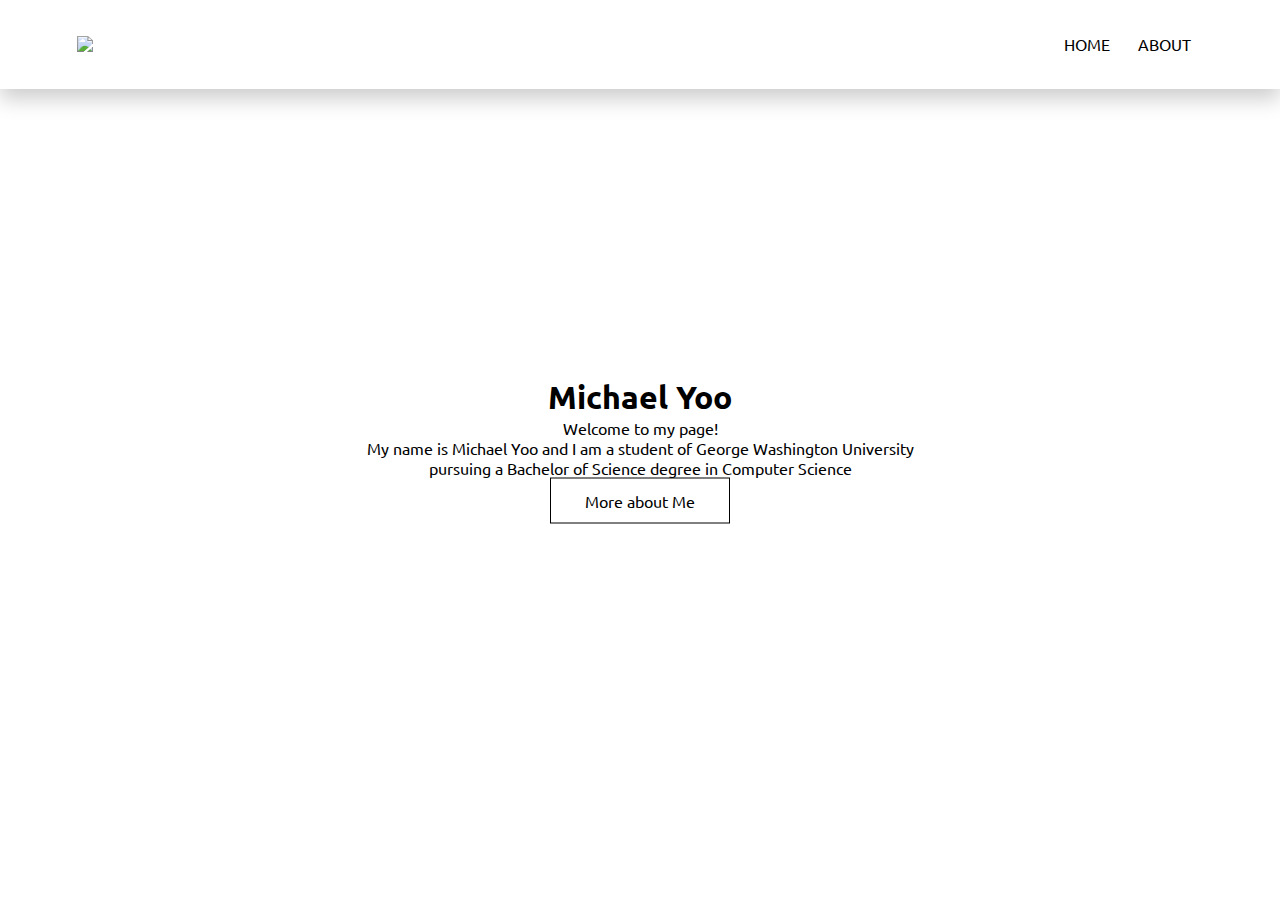
==== index.html @ 33b893d5 "about me page complete" ====
<!DOCTYPE html>
<html>


<head>
    <meta name="viewport" content="width = device-width, initial-scale = 1.0">
    <title>Michael's Website</title>
    <link rel="stylesheet" href="style.css">
    <link rel="preconnect" href="https://fonts.googleapis.com">
    <link rel="preconnect" href="https://fonts.gstatic.com" crossorigin>
    <link href="https://fonts.googleapis.com/css2?family=Ubuntu:wght@300&display=swap" rel="stylesheet">


<body>

    <header class="header">
        <nav>
            <a href="index.html"> <img src="images/logo.png" </a>
                <div class="nav-links">
                    <ul>
                        <li><a href="index.html"> HOME</a></li>
                        <li><a href="about.html"> ABOUT</a></li>
                    </ul>
                </div>
        </nav>

        <div class="text-box">
            <h1>Michael Yoo</h1>
            <!-- Text/words     note: <br> is used to change the line -->
            <p>Welcome to my page!
                <br>My name is Michael Yoo and I am a student of George Washington University<br>pursuing a Bachelor of
                Science degree in Computer Science
            </p>
            <!-- Anchor Tag for a button-->
            <!--<a href="">Button Name Here</a>-->
            <a href="about.html" class="my-btn">More about Me</a>
        </div>

    </header>


</body>

</html>
---- style.css ----
*{
    margin: 0;
    padding: 0;
    font-family: 'Ubuntu', sans-serif;
}

.header{
    min-height: 100vh;
    width: 100%;
    background-image: url(images/background.png);
    background-position: center;
    background-size: cover;
    
}

nav{
    display: flex;
    padding: 2% 6%;
    justify-content: space-between;
    align-items: center;
    box-shadow: 0px 10px 20px rgba(0, 0, 0, 0.2);
}

nav img{
    width: 150px;
}

.nav-links{
    flex: 1;
    text-align: right;
}

.nav-links ul li{
    list-style: none;
    display: inline-block;
    padding: 8px 12px;
    position: relative;
    transition: all 0.2s ease-in-out;
}

.nav-links ul li a{
    color: #000000;
    text-decoration: none;
    font-size: 16px;
}

.nav-links ul li::after{
    content: '';
    width: 0%;
    height: 2px;
    background:#ffffff ;
    display: block;
    margin: auto;
    transition: 0.25s;
}

.nav-links ul li:hover::after{
    width: 100%;
}

.nav-links ul li:hover a{
    color: #ffffff;
}

.text-box{
    width: 90% ;
    color: #000000;
    position: absolute;
    top: 50%;
    left: 50%;
    transform: translate(-50%, -50%);
    text-align: center;
}

.my-btn{
    display: inline-block;
    text-decoration: none;
    color: #000000;
    border: 1px solid #000000;
    font-size: 16px;
    padding: 12px 34px;
    background: transparent;
    position: relative;
    cursor: pointer;
    transition: all 0.2s ease-in-out;
}

.my-btn:hover{
    border: 1px solid #000000;
    background: #ffffff;
    transition: 1s;
}

/* New section for the about us section*/
.sub-header{
    min-height: 45vh;
    width: 100%;
    background-image: url(images/background.png);
    background-position: relative;
    background-size: cover;
    position: static;

}
.sub-header h1{
    margin-top: 150px;
    text-align: center;
    color: #000000;
}



.about-us{
    width: 80%;
    margin: auto;
    padding-top: 60px;
    padding-bottom: 40px;
}
.me-col{
    flex-basis: 48%;
    padding: 30px 2px;
   
}
.me-col h1{
    padding-top: 0;
}
.me-col p{
    padding: 15px 0 25px;
}
.me{
    margin-left: 1100px; /* Add some margin for spacing */
    margin-top: -200px;
}
.me-col h4{
    padding: 15px 0 25px;
}

.our-btn {
    background-color: #000000;
    color: #fff;
    font-size: 16px;
    font-weight: bold;
    padding: 10px 25px;
    text-transform: uppercase;
    border-radius: 5px;
    text-decoration: none;
    border: 2px solid #000000;
    transition: all 0.3s ease;
  }
  
  .our-btn:hover {
    background-color: #fff;
    color: #000000;
  }



.about-baseball{
    width: 80%;
    margin: auto;
    padding-top: 50px;
    padding-bottom: 60px;
    margin-top: -150px;
}
.about-col{
    flex-basis: 48%;
    margin-top: -500px;
    margin-left: 850px;
    padding-bottom: 200px;
   
}
.about-col h1{
    padding-top: 0;

}
.about-col p{
    padding: 15px 0 25px;
}
.baseball{
    padding-top: 100px;
    margin-top: -350px;
    padding-bottom: 200px;
}
.about-col h4{
    padding: 15px 0 25px;

}



.valorant{
    width: 80%;
    margin: auto;
    padding-top: -100px;
    padding-bottom: 60px;
    margin-top: -200px;
}
.val{
    flex-basis: 48%;
    margin-top: -350px;
    margin-left: 850px;
    padding-bottom: 200px;
}
.val h1{
    padding: 15px 0 25px;

}
.val p{
    padding: 15px 0 25px;
}
.valpic{
    padding-top: 100px;
    margin-top: 10px;

}
.val h5{
    padding: 15px 0 25px;
}

.vbtn {
    background-color: #000000;
    color: #ff0000;
    font-size: 16px;
    font-weight: bold;
    padding: 10px 25px;
    text-transform: uppercase;
    border-radius: 5px;
    text-decoration: none;
    border: 2px solid #000000;
    transition: all 0.3s ease;
    margin-left: 100px;
  }
  
  .vbtn:hover {
    background-color: #fff;
    color: #ff0000;
  }

  .vbtn-mdl{
    background-color: #000000;
    color: #ffdd00;
    font-size: 16px;
    font-weight: bold;
    padding: 10px 25px;
    text-transform: uppercase;
    border-radius: 5px;
    text-decoration: none;
    border: 2px solid #000000;
    transition: all 0.3s ease;
    margin-left: 50px;
  }
  
  .vbtn-mdl:hover {
    background-color: #671bf6;
    color: #ffdd00;
  }
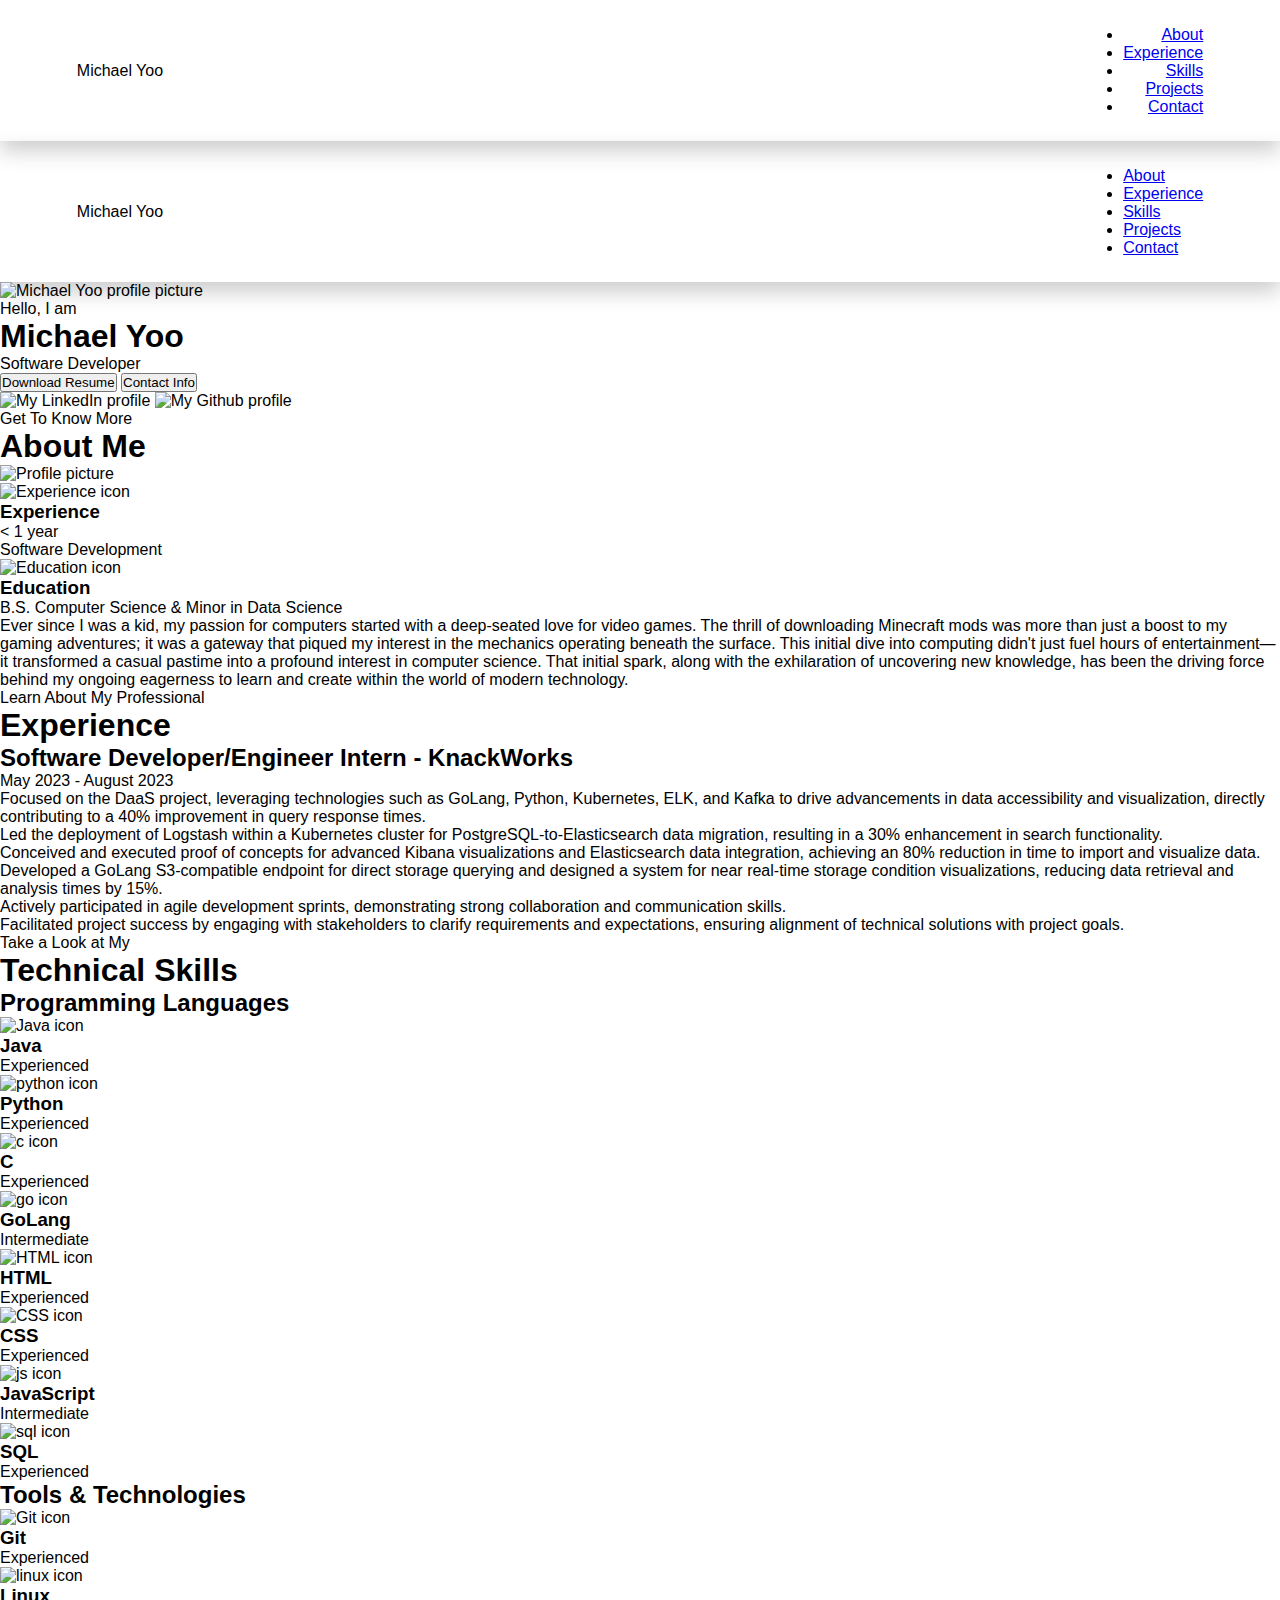
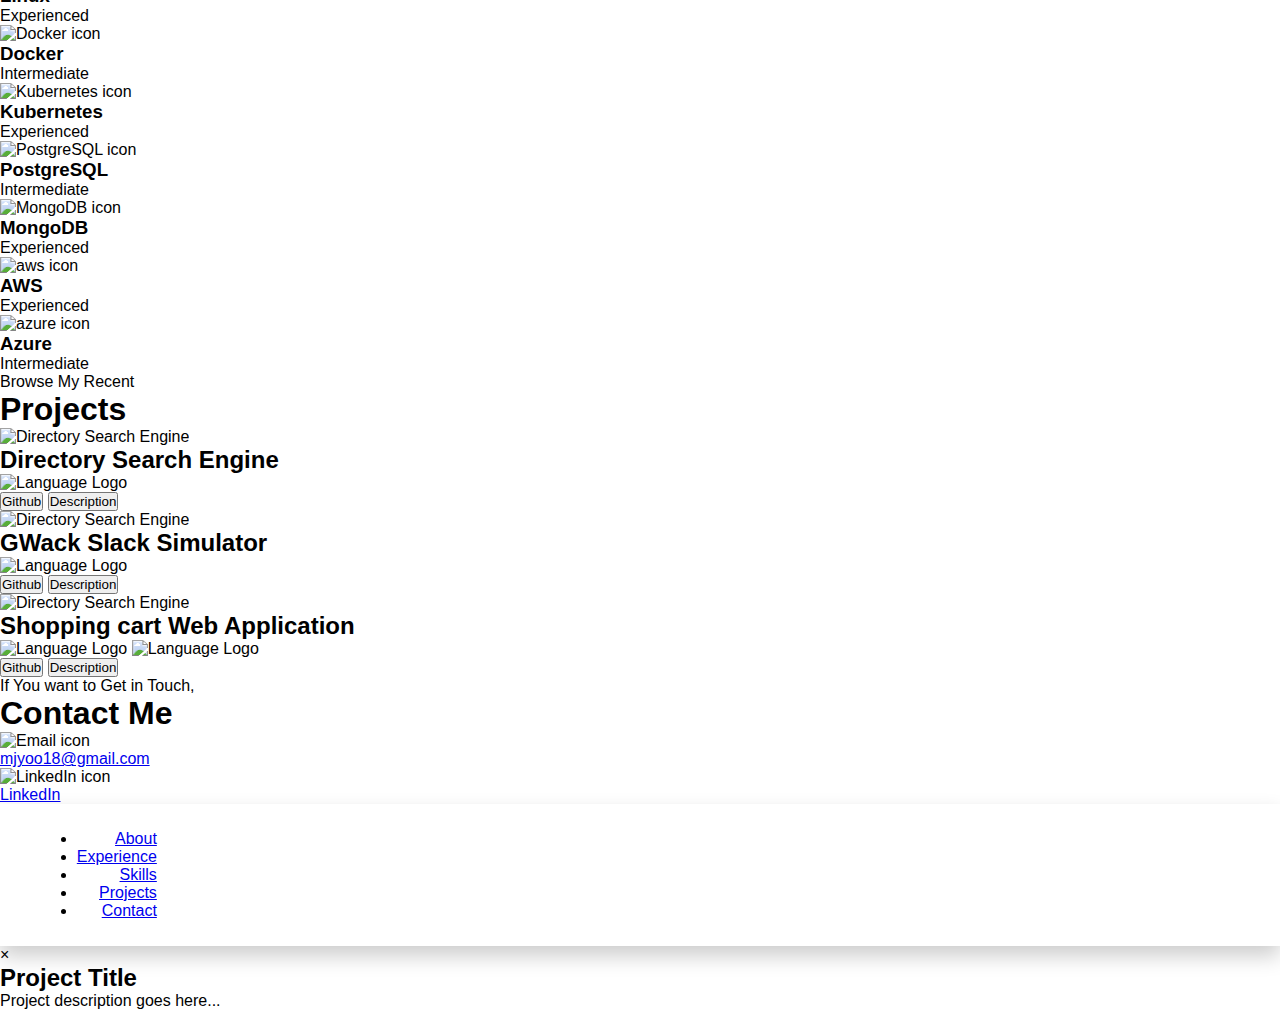
==== commit c87b74ef: "todo" ====
--- a/index.html
+++ b/index.html
@@ -1,44 +1,556 @@
-<!DOCTYPE html>
-<html>
-
-
-<head>
-    <meta name="viewport" content="width = device-width, initial-scale = 1.0">
-    <title>Michael's Website</title>
-    <link rel="stylesheet" href="style.css">
-    <link rel="preconnect" href="https://fonts.googleapis.com">
-    <link rel="preconnect" href="https://fonts.gstatic.com" crossorigin>
-    <link href="https://fonts.googleapis.com/css2?family=Ubuntu:wght@300&display=swap" rel="stylesheet">
-
-
-<body>
-
-    <header class="header">
-        <nav>
-            <a href="index.html"> <img src="images/logo.png" </a>
-                <div class="nav-links">
-                    <ul>
-                        <li><a href="index.html"> HOME</a></li>
-                        <li><a href="about.html"> ABOUT</a></li>
-                    </ul>
-                </div>
-        </nav>
-
-        <div class="text-box">
-            <h1>Michael Yoo</h1>
-            <!-- Text/words     note: <br> is used to change the line -->
-            <p>Welcome to my page!
-                <br>My name is Michael Yoo and I am a student of George Washington University<br>pursuing a Bachelor of
-                Science degree in Computer Science
-            </p>
-            <!-- Anchor Tag for a button-->
-            <!--<a href="">Button Name Here</a>-->
-            <a href="about.html" class="my-btn">More about Me</a>
-        </div>
-
-    </header>
-
-
-</body>
-
-</html>
+<!DOCTYPE html>
+<html lang="en">
+  <head>
+    <meta charset="UTF-8" />
+    <meta http-equiv="X-UA-Compatible" content="IE=edge" />
+    <meta name="viewport" content="width=device-width, initial-scale=1.0" />
+    <title>My Portfolio</title>
+    <link rel="stylesheet" href="style.css" />
+    <link rel="stylesheet" href="mediaqueries.css" />
+  </head>
+  <body>
+    <nav id="desktop-nav">
+      <div class="logo">Michael Yoo</div>
+      <div>
+        <ul class="nav-links">
+          <li><a href="#about">About</a></li>
+          <li><a href="#experience">Experience</a></li>
+          <li><a href="#skills">Skills</a></li>
+          <li><a href="#projects">Projects</a></li>
+          <li><a href="#contact">Contact</a></li>
+        </ul>
+      </div>
+    </nav>
+    <nav id="hamburger-nav">
+      <div class="logo">Michael Yoo</div>
+      <div class="hamburger-menu">
+        <div class="hamburger-icon" onclick="toggleMenu()">
+          <span></span>
+          <span></span>
+          <span></span>
+        </div>
+        <div class="menu-links">
+          <li><a href="#about" onclick="toggleMenu()">About</a></li>
+          <li><a href="#experience" onclick="toggleMenu()">Experience</a></li>
+          <li><a href="#skills" onclick="toggleMenu()">Skills</a></li>
+          <li><a href="#projects" onclick="toggleMenu()">Projects</a></li>
+          <li><a href="#contact" onclick="toggleMenu()">Contact</a></li>
+        </div>
+      </div>
+    </nav>  
+    <section id="profile">
+      <div class="section__pic-container">
+        <img src="./assets/profile-pic.png" alt="Michael Yoo profile picture" />
+      </div>
+      <div class="section__text">
+        <p class="section__text__p1">Hello, I am</p>
+        <h1 class="title">Michael Yoo</h1>
+        <p class="section__text__p2">Software Developer</p>
+        <div class="btn-container">
+          <button
+            class="btn btn-color-2"
+            onclick="window.open('./assets/MYooResume.pdf')"
+          >
+            Download Resume
+          </button>
+          <button class="btn btn-color-1" onclick="location.href='#contact'">
+            Contact Info
+          </button>
+        </div>
+        <div id="socials-container">
+          <img
+            src="./assets/linkedin.png"
+            alt="My LinkedIn profile"
+            class="icon"
+            onclick="window.open('https://www.linkedin.com/in/michael-yoo-a58075188/', '_blank')"
+          />
+          <img
+            src="./assets/github.png"
+            alt="My Github profile"
+            class="icon"
+            onclick="window.open('https://github.com/myoo18', '_blank')"
+          />
+        </div>
+      </div>
+    </section>
+    <section id="about">
+      <p class="section__text__p1">Get To Know More</p>
+      <h1 class="title">About Me</h1>
+      <div class="section-container">
+        <div class="section__pic-container">
+          <img
+            src="./assets/about-pic.png"
+            alt="Profile picture"
+            class="about-pic"
+          />
+        </div>
+        <div class="about-details-container">
+          <div class="about-containers">
+            <div class="details-container">
+              <img
+                src="./assets/computer.jpg"
+                alt="Experience icon"
+                class="icon"
+              />
+              <h3>Experience</h3>
+              <p> < 1 year <br />Software Development</p>
+            </div>
+            <div class="details-container">
+              <img
+                src="./assets/gdub.png"
+                alt="Education icon"
+                class="icon"
+              />
+              <h3>Education</h3>
+              <p>B.S. Computer Science & Minor in Data Science</p>
+            </div>
+          </div>
+          <div class="text-container">
+            <p>
+              <p>Ever since I was a kid, my passion for computers started with a deep-seated love for video games. 
+                The thrill of downloading Minecraft mods was more than just a boost to my gaming adventures; it was 
+                a gateway that piqued my interest in the mechanics operating beneath the surface. This initial dive 
+                into computing didn't just fuel hours of entertainment—it transformed a casual pastime into a profound 
+                interest in computer science. That initial spark, along with the exhilaration of uncovering new knowledge, 
+                has been the driving force behind my ongoing eagerness to learn and create within the world of modern technology.
+            </p>
+          </div>
+        </div>
+      </div>
+    </section>
+
+
+
+
+
+
+
+<!------------------------------------------------------------------------------- -->
+    <section id="experience">
+      <p class="section__text__p1">Learn About My Professional</p>
+      <h1 class="title">Experience</h1>
+      <div class="experience-details-container">
+        <div class="about-containers">
+          <div class="details-container">
+            <h2 class="experience-sub-title">Software Developer/Engineer Intern - KnackWorks</h2>
+            <p class="experience-dates">May 2023 - August 2023</p>
+            <ul class="experience-highlights">
+              <li>
+                Focused on the DaaS project, leveraging technologies such as GoLang, Python, Kubernetes, ELK, and Kafka to drive advancements in data accessibility and visualization, directly contributing to a 40% improvement in query response times.
+              </li>
+              <li>
+                Led the deployment of Logstash within a Kubernetes cluster for PostgreSQL-to-Elasticsearch data migration, resulting in a 30% enhancement in search functionality.
+              </li>
+              <li>
+                Conceived and executed proof of concepts for advanced Kibana visualizations and Elasticsearch data integration, achieving an 80% reduction in time to import and visualize data.
+              </li>
+              <li>
+                Developed a GoLang S3-compatible endpoint for direct storage querying and designed a system for near real-time storage condition visualizations, reducing data retrieval and analysis times by 15%.
+              </li>
+              <li>
+                Actively participated in agile development sprints, demonstrating strong collaboration and communication skills.
+              </li>
+              <li>
+                Facilitated project success by engaging with stakeholders to clarify requirements and expectations, ensuring alignment of technical solutions with project goals.
+              </li>
+            </ul>
+          </div>
+        </div>
+      </div>
+    </section>
+
+
+
+
+<!-- ----------------------------------------------------------------------------------------------- -->
+
+    <section id="skills">
+      <p class="section__text__p1">Take a Look at My</p>
+      <h1 class="title">Technical Skills</h1>
+      <div class="experience-details-container">
+        <div class="about-containers">
+          <!-- Programming Languages Container -->
+          <div class="details-container">
+            <h2 class="experience-sub-title">Programming Languages</h2>
+            <div class="article-container">
+
+              <article>
+                <img src="./assets/java-logo.jpg" alt="Java icon" class="icon" />
+                <div>
+                  <h3>Java</h3>
+                  <div class="experience-level"><p>Experienced</p></div>
+                  <div class="experience-bar experienced"></div>
+                </div>
+              </article>
+
+              <article>
+                <img src="./assets/python-logo.png" alt="python icon" class="icon" />
+                <div>
+                  <h3>Python</h3>
+                  <div class="experience-level"><p>Experienced</p></div>
+                  <div class="experience-bar experienced"></div>
+                </div>
+              </article>
+
+              <article>
+                <img src="./assets/c-logo.png" alt="c icon" class="icon" />
+                <div>
+                  <h3>C</h3>
+                  <div class="experience-level"><p>Experienced</p></div>
+                  <div class="experience-bar experienced"></div>
+                </div>
+              </article>
+
+              <article>
+                <img src="./assets/go-logo.png" alt="go icon" class="icon" />
+                <div>
+                  <h3>GoLang</h3>
+                  <div class="experience-level"><p>Intermediate</p></div>
+                  <div class="experience-bar intermediate"></div>
+                </div>
+              </article>
+
+              <article>
+                <img src="./assets/html-logo.png" alt="HTML icon" class="icon" />
+                <div>
+                  <h3>HTML</h3>
+                  <div class="experience-level"><p>Experienced</p></div>
+                  <div class="experience-bar experienced"></div>
+                </div>
+              </article>
+
+              <article>
+                <img src="./assets/css-logo.png" alt="CSS icon" class="icon" />
+                <div>
+                  <h3>CSS</h3>
+                  <div class="experience-level"><p>Experienced</p></div>
+                  <div class="experience-bar experienced"></div>
+                </div>
+              </article>
+
+              <article>
+                <img src="./assets/js-logo.png" alt="js icon" class="icon" />
+                <div>
+                  <h3>JavaScript</h3>
+                  <div class="experience-level"><p>Intermediate</p></div>
+                  <div class="experience-bar intermediate"></div>
+                </div>
+              </article>
+
+              <article>
+                <img src="./assets/sql-logo.png" alt="sql icon" class="icon" />
+                <div>
+                  <h3>SQL</h3>
+                  <div class="experience-level"><p>Experienced</p></div>
+                  <div class="experience-bar experienced"></div>
+                </div>
+              </article>
+              
+
+            </div>
+          </div>
+          <!-- Tools & Technologies Container -->
+          <div class="details-container">
+            <h2 class="experience-sub-title">Tools & Technologies</h2>
+            <div class="article-container">
+              <article>
+                <img src="./assets/git-logo.png" alt="Git icon" class="icon" />
+                <div>
+                  <h3>Git</h3>
+                  <div class="experience-level"><p>Experienced</p></div>
+                  <div class="experience-bar experienced"></div>
+                </div>
+              </article>
+
+              <article>
+                <img src="./assets/linux-logo.png" alt="linux icon" class="icon" />
+                <div>
+                  <h3>Linux</h3>
+                  <div class="experience-level"><p>Experienced</p></div>
+                  <div class="experience-bar experienced"></div>
+                </div>
+              </article>
+
+              <article>
+                <img src="./assets/docker-logo.png" alt="Docker icon" class="icon" />
+                <div>
+                  <h3>Docker</h3>
+                  <div class="experience-level"><p>Intermediate</p></div>
+                  <div class="experience-bar intermediate"></div>
+                </div>
+              </article>
+              <article>
+                <img src="./assets/kube-logo.png" alt="Kubernetes icon" class="icon" />
+                <div>
+                  <h3>Kubernetes</h3>
+                  <div class="experience-level"><p>Experienced</p></div>
+                  <div class="experience-bar experienced"></div>
+                </div>
+              </article>
+              <article>
+                <img src="./assets/postgresql-logo.png" alt="PostgreSQL icon" class="icon" />
+                <div>
+                  <h3>PostgreSQL</h3>
+                  <div class="experience-level"><p>Intermediate</p></div>
+                  <div class="experience-bar intermediate"></div>
+                </div>
+              </article>
+              <article>
+                <img src="./assets/mongo-logo.jpg" alt="MongoDB icon" class="icon" />
+                <div>
+                  <h3>MongoDB</h3>
+                  <div class="experience-level"><p>Experienced</p></div>
+                  <div class="experience-bar experienced"></div>
+                </div>
+              </article>
+              <article>
+                <img src="./assets/aws-logo.png" alt="aws icon" class="icon" />
+                <div>
+                  <h3>AWS</h3>
+                  <div class="experience-level"><p>Experienced</p></div>
+                  <div class="experience-bar experienced"></div>
+                </div>
+              </article>
+              <article>
+                <img src="./assets/azure-logo.png" alt="azure icon" class="icon" />
+                <div>
+                  <h3>Azure</h3>
+                  <div class="experience-level"><p>Intermediate</p></div>
+                  <div class="experience-bar intermediate"></div>
+                </div>
+              </article>
+            </div>
+          </div>
+        </div>
+      </div>
+    </section>
+
+
+
+
+
+
+
+
+
+
+    <section id="projects">
+      <p class="section__text__p1">Browse My Recent</p>
+      <h1 class="title">Projects</h1>
+      <div class="experience-details-container">
+        <div class="about-containers">
+          
+          <div class="details-container color-container">
+            <div class="article-container">
+              <img
+                src="./assets/directory-search-proj.png"
+                alt="Directory Search Engine"
+                class="project-img"
+              />
+            </div>
+            <h2 class="experience-sub-title project-title">Directory Search Engine</h2>
+            <div class="coding-language-container">
+              <img src="./assets/c-logo.png" alt="Language Logo" class="icon"/>
+            </div>
+            <div class="btn-container">
+              <button class="btn btn-color-2 project-btn" onclick="window.open('https://github.com/myoo18/Directory-Search-Engine', '_blank')">Github</button>
+              <button class="btn btn-color-1 description-btn" data-description="Starting the Program: When the program begins, it sets up a Hashmap to efficiently store and access data. 
+              The user decides how big this structure should be.||Training: The program fills this hashmap with information from a bunch of files in a specific directory. It doesn't matter 
+              how many files there are, thanks to a tool called glob_t that handles the file counting.||User Input: Once the training is done, the program waits for the user to type in some 
+              keywords they want to search for. The program will keep running until the user decides to stop it by pressing 'X'.||Searching and Ranking: When the user enters a search query, 
+              the program looks through the hashmap to find and rank the documents based on how relevant they are to the query. The ranking is done using a method called tf-idf 
+              (term frequency-inverse document frequency), which helps determine how important a word is in a document compared to a collection of documents.||Outputting Results: 
+              The ranked list of documents is then saved to a new file called search_scores.txt, with the most relevant document at the top and the least relevant at the bottom.||Cleaning Up: 
+              Once the user is done and presses 'X', the program makes sure to free up any memory it used and gets rid of the hashmap structure before closing.">Description</button>
+            </div>
+          </div>
+
+          <div class="details-container color-container">
+            <div class="article-container">
+              <img
+                src="./assets/gwackslack.jpg"
+                alt="Directory Search Engine"
+                class="project-img"
+              />
+            </div>
+            <h2 class="experience-sub-title project-title">GWack Slack Simulator</h2>
+            <div class="coding-language-container">
+              <img src="./assets/java-logo.jpg" alt="Language Logo" class="icon"/>
+            </div>
+            <div class="btn-container">
+              <button class="btn btn-color-2 project-btn" onclick="window.open('https://github.com/myoo18/GWack-Slack-Simulator', '_blank')">Github</button>
+              <button class="btn btn-color-1 description-btn" data-description="The GWack Slack Simulator is a Java and Swing-based chat application showcasing real-time messaging with a client-server 
+              architecture.||Theme Customization: It offers four themes - light mode, dark mode, a 'sun in your eyes' theme, and an 'RGX' theme inspired by Valorant weapon skins, switchable via a dropdown 
+              menu.||Advanced OOP: Utilizes object-oriented programming principles, threading for concurrent operations, and interactive UI elements through item and key listeners.||Interactive Interface: 
+              The GWackClientGUI class, extending JFrame, handles theme changes through ItemListener. Concurrently, the Client class manages connections as a Thread and uses KeyListener for message sending 
+              via the enter key.||Objective: To provide an engaging and customizable chat experience, enabling users to interact and change themes according to their preferences.">Description</button>
+          </div>
+          </div>
+
+          
+          <div class="details-container color-container">
+            <div class="article-container">
+              <img
+                src="./assets/shoppincart.png"
+                alt="Directory Search Engine"
+                class="project-img"
+              />
+            </div>
+            <h2 class="experience-sub-title project-title">Shopping cart Web Application</h2>
+            <div class="coding-language-container">
+              <img src="./assets/sql-logo.png" alt="Language Logo" class="icon"/>
+              <img src="./assets/python-logo.png" alt="Language Logo" class="icon"/>
+            </div>
+            <div class="btn-container">
+              <button class="btn btn-color-2 project-btn" onclick="window.open('https://github.com/myoo18/GWack-Slack-Simulator', '_blank')">Github</button>
+              <button class="btn btn-color-1 description-btn" data-description="Product Display: Showcases products in various categories with their quantity and price visible.||Search Functionality: 
+              Enables item searches by name or category browsing.||User Authentication: Restricts shopping cart functions to logged-in users. A demo account ('testuser' with 'testpass') is provided for 
+              testing.||Shopping Cart: Allows users to manage their cart with session variables, not stored in the database.||Checkout Process: Reduces item quantity in the database upon checkout to reflect 
+              transactions.||Order History: Users can view past orders, including item lists and total costs.||Database Management: Utilizes a structured database for table management, with a Python 
+              'fill' script for database maintenance.||Input Validation: Ensures input is valid to prevent negative or oversized purchases.||Minimal Web Interface: Features a straightforward design 
+              with basic styling and functionality.">Description</button>
+            </div>
+          </div>
+
+          
+        </div>
+      </div>
+
+      <!-- <div class="experience-details-container">
+        <div class="about-containers">
+          
+          <div class="details-container color-container">
+            <div class="article-container">
+              <img
+                src="./assets/directory-search-proj.png"
+                alt="Directory Search Engine"
+                class="project-img"
+              />
+            </div>
+            <h2 class="experience-sub-title project-title">Directory Search Engine</h2>
+            <div class="coding-language-container">
+              <img src="./assets/c-logo.png" alt="Language Logo" class="icon"/>
+            </div>
+            <div class="btn-container">
+              <button class="btn btn-color-2 project-btn" onclick="location.href='https://github.com/myoo18/Directory-Search-Engine'">Github</button>
+              <button class="btn btn-color-1 description-btn" data-description="Starting the Program: When the program begins, it sets up a Hashmap to efficiently store and access data. 
+              The user decides how big this structure should be.||Training: The program fills this hashmap with information from a bunch of files in a specific directory. It doesn't matter 
+              how many files there are, thanks to a tool called glob_t that handles the file counting.||User Input: Once the training is done, the program waits for the user to type in some 
+              keywords they want to search for. The program will keep running until the user decides to stop it by pressing 'X'.||Searching and Ranking: When the user enters a search query, 
+              the program looks through the hashmap to find and rank the documents based on how relevant they are to the query. The ranking is done using a method called tf-idf 
+              (term frequency-inverse document frequency), which helps determine how important a word is in a document compared to a collection of documents.||Outputting Results: 
+              The ranked list of documents is then saved to a new file called search_scores.txt, with the most relevant document at the top and the least relevant at the bottom.||Cleaning Up: 
+              Once the user is done and presses 'X', the program makes sure to free up any memory it used and gets rid of the hashmap structure before closing.">Description</button>
+            </div>
+          </div>
+
+          <div class="details-container color-container">
+            <div class="article-container">
+              <img
+                src="./assets/directory-search-proj.png"
+                alt="Directory Search Engine"
+                class="project-img"
+              />
+            </div>
+            <h2 class="experience-sub-title project-title">Directory Search Engine</h2>
+            <div class="coding-language-container">
+              <img src="./assets/c-logo.png" alt="Language Logo" class="icon"/>
+            </div>
+            <div class="btn-container">
+              <button class="btn btn-color-2 project-btn" onclick="location.href='https://github.com/myoo18/Directory-Search-Engine'">Github</button>
+              <button class="btn btn-color-1 description-btn" data-description="Starting the Program: When the program begins, it sets up a Hashmap to efficiently store and access data. 
+              The user decides how big this structure should be.||Training: The program fills this hashmap with information from a bunch of files in a specific directory. It doesn't matter 
+              how many files there are, thanks to a tool called glob_t that handles the file counting.||User Input: Once the training is done, the program waits for the user to type in some 
+              keywords they want to search for. The program will keep running until the user decides to stop it by pressing 'X'.||Searching and Ranking: When the user enters a search query, 
+              the program looks through the hashmap to find and rank the documents based on how relevant they are to the query. The ranking is done using a method called tf-idf 
+              (term frequency-inverse document frequency), which helps determine how important a word is in a document compared to a collection of documents.||Outputting Results: 
+              The ranked list of documents is then saved to a new file called search_scores.txt, with the most relevant document at the top and the least relevant at the bottom.||Cleaning Up: 
+              Once the user is done and presses 'X', the program makes sure to free up any memory it used and gets rid of the hashmap structure before closing.">Description</button>
+            </div>
+          </div>
+
+          
+          <div class="details-container color-container">
+            <div class="article-container">
+              <img
+                src="./assets/directory-search-proj.png"
+                alt="Directory Search Engine"
+                class="project-img"
+              />
+            </div>
+            <h2 class="experience-sub-title project-title">Directory Search Engine</h2>
+            <div class="coding-language-container">
+              <img src="./assets/c-logo.png" alt="Language Logo" class="icon"/>
+            </div>
+            <div class="btn-container">
+              <button class="btn btn-color-2 project-btn" onclick="location.href='https://github.com/myoo18/Directory-Search-Engine'">Github</button>
+              <button class="btn btn-color-1 description-btn" data-description="Starting the Program: When the program begins, it sets up a Hashmap to efficiently store and access data. 
+              The user decides how big this structure should be.||Training: The program fills this hashmap with information from a bunch of files in a specific directory. It doesn't matter 
+              how many files there are, thanks to a tool called glob_t that handles the file counting.||User Input: Once the training is done, the program waits for the user to type in some 
+              keywords they want to search for. The program will keep running until the user decides to stop it by pressing 'X'.||Searching and Ranking: When the user enters a search query, 
+              the program looks through the hashmap to find and rank the documents based on how relevant they are to the query. The ranking is done using a method called tf-idf 
+              (term frequency-inverse document frequency), which helps determine how important a word is in a document compared to a collection of documents.||Outputting Results: 
+              The ranked list of documents is then saved to a new file called search_scores.txt, with the most relevant document at the top and the least relevant at the bottom.||Cleaning Up: 
+              Once the user is done and presses 'X', the program makes sure to free up any memory it used and gets rid of the hashmap structure before closing.">Description</button>
+            </div>
+          </div>
+
+          
+        </div>
+      </div>
+    </section> -->
+
+
+
+
+    
+    <section id="contact">
+      <p class="section__text__p1">If You want to Get in Touch,</p>
+      <h1 class="title">Contact Me</h1>
+      <div class="contact-info-upper-container">
+        <div class="contact-info-container">
+          <img
+            src="./assets/email.png"
+            alt="Email icon"
+            class="icon contact-icon email-icon"
+          />
+          <p><a href="mailto:mjyoo18@gmail.com">mjyoo18@gmail.com</a></p>
+        </div>
+        <div class="contact-info-container">
+          <img
+            src="./assets/linkedin.png"
+            alt="LinkedIn icon"
+            class="icon contact-icon"
+          />
+          <p><a href="https://www.linkedin.com/in/michael-yoo-a58075188/" target="_blank" rel="noopener noreferrer">LinkedIn</a></p>
+        </div>
+      </div>
+    </section>
+
+
+
+    <footer>
+      <nav>
+        <div class="nav-links-container">
+          <ul class="nav-links">
+            <li><a href="#about">About</a></li>
+            <li><a href="#experience">Experience</a></li>
+            <li><a href="#skills">Skills</a></li>
+            <li><a href="#projects">Projects</a></li>
+            <li><a href="#contact">Contact</a></li>
+          </ul>
+        </div>
+      </nav>
+    </footer>
+
+    <script src="script.js"></script>
+    <div id="projectModal" class="modal">
+      <div class="modal-content">
+        <span class="close">&times;</span>
+        <h2 id="modalTitle">Project Title</h2>
+        <p id="modalDescription">Project description goes here...</p>
+      </div>
+    </div>
+<!-- todo is finish projects -->
+  </body>
+</html>
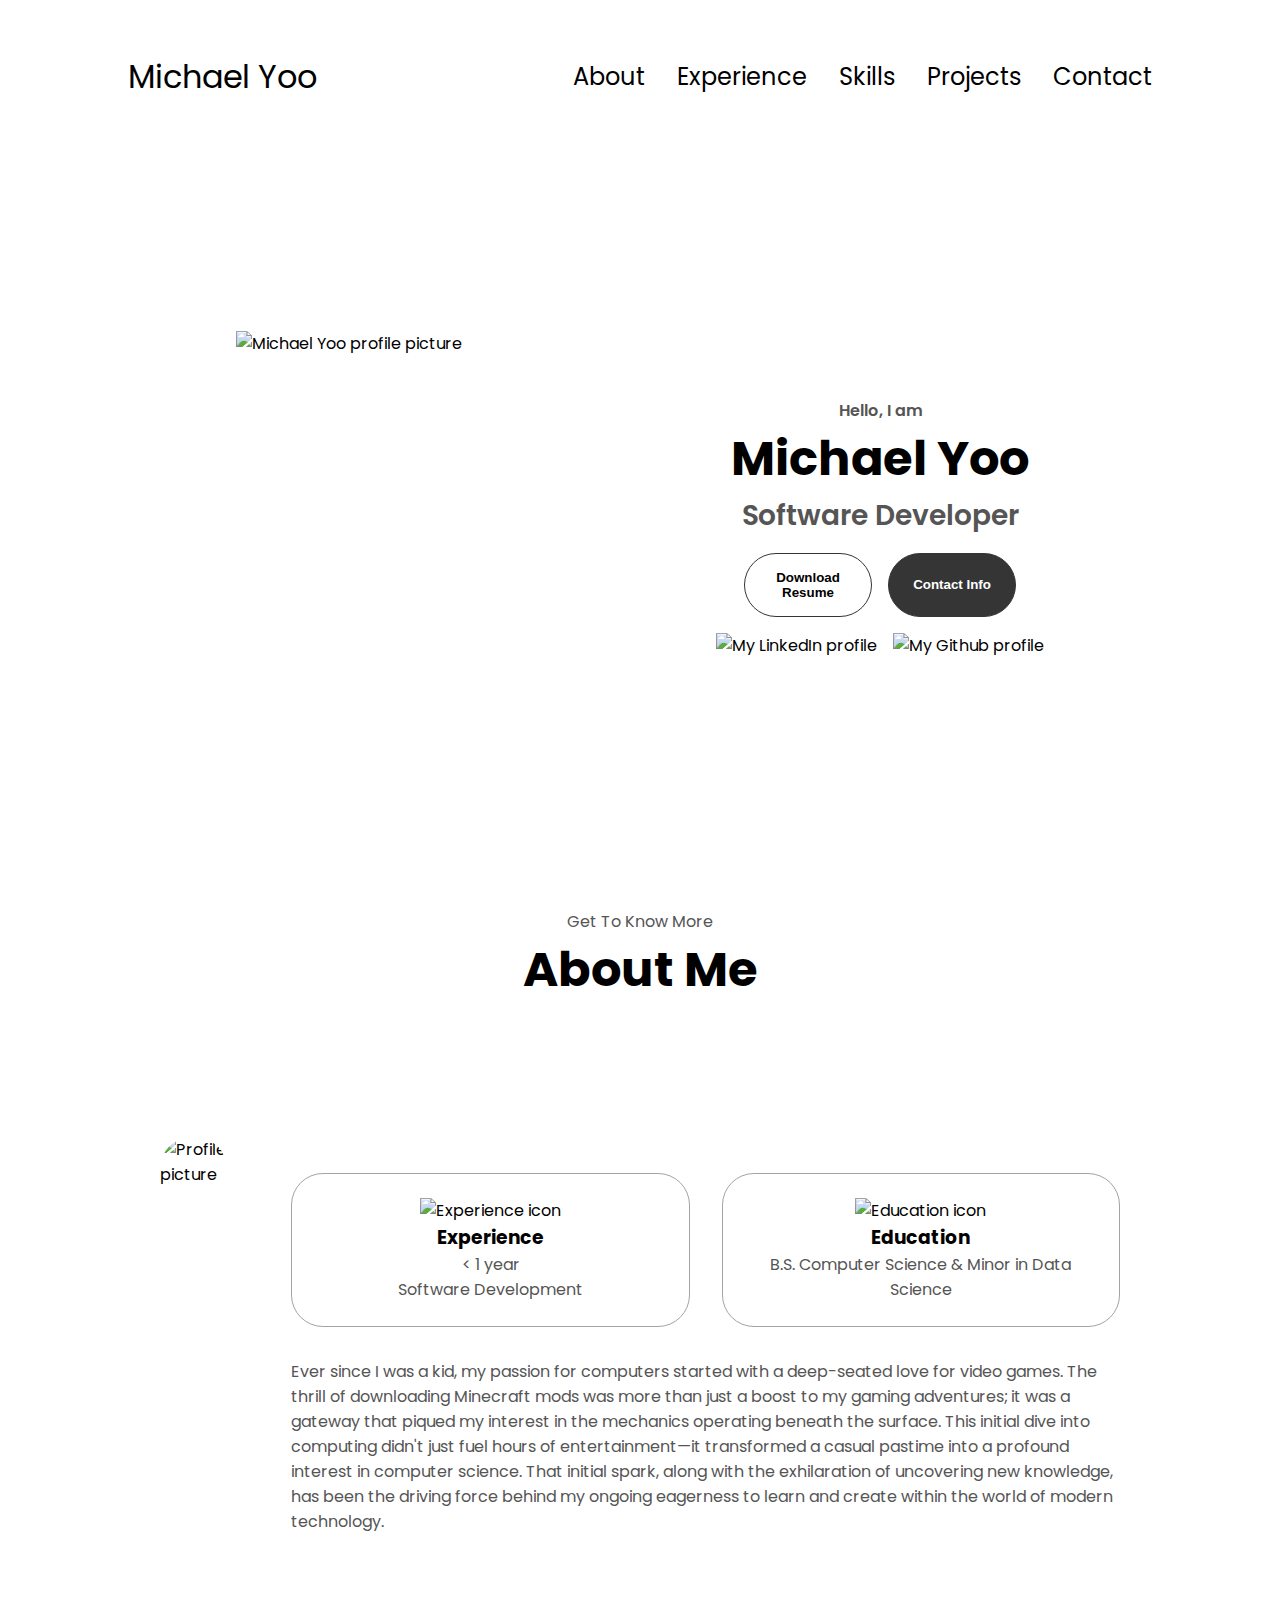
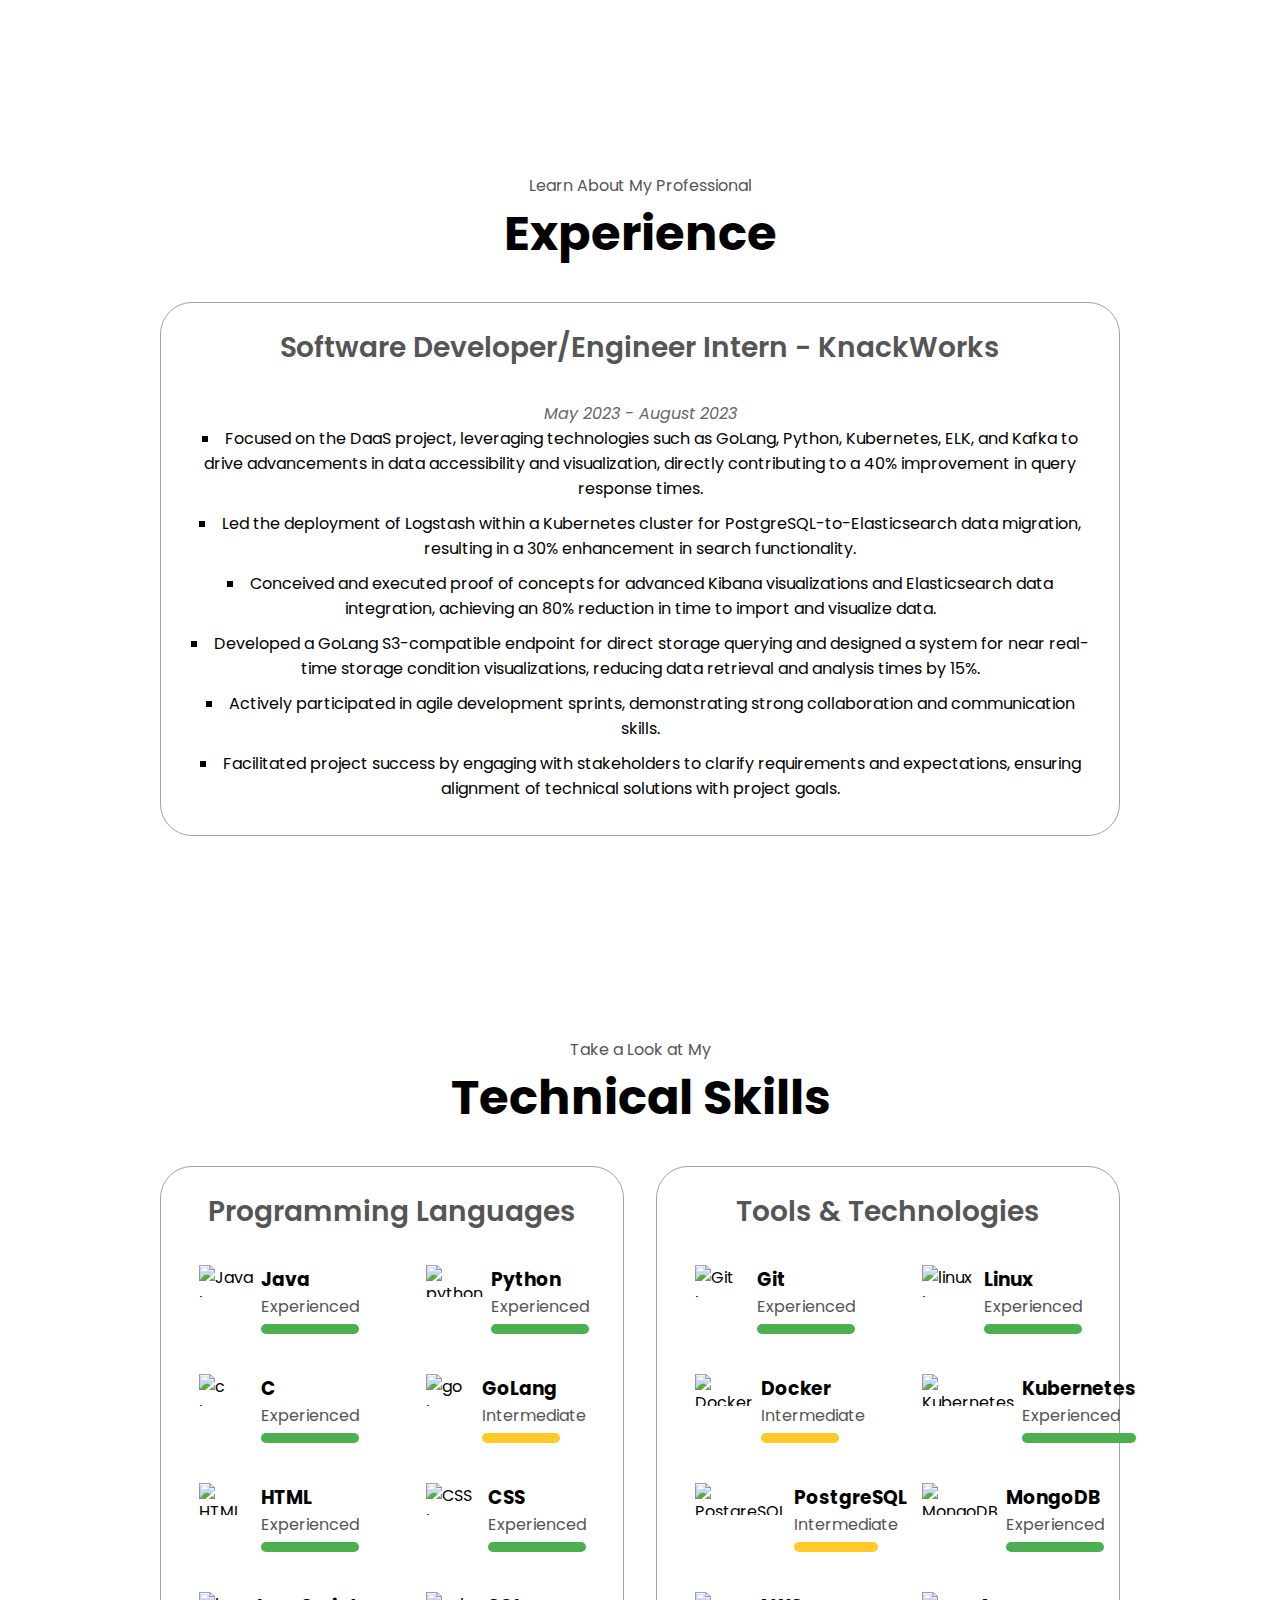
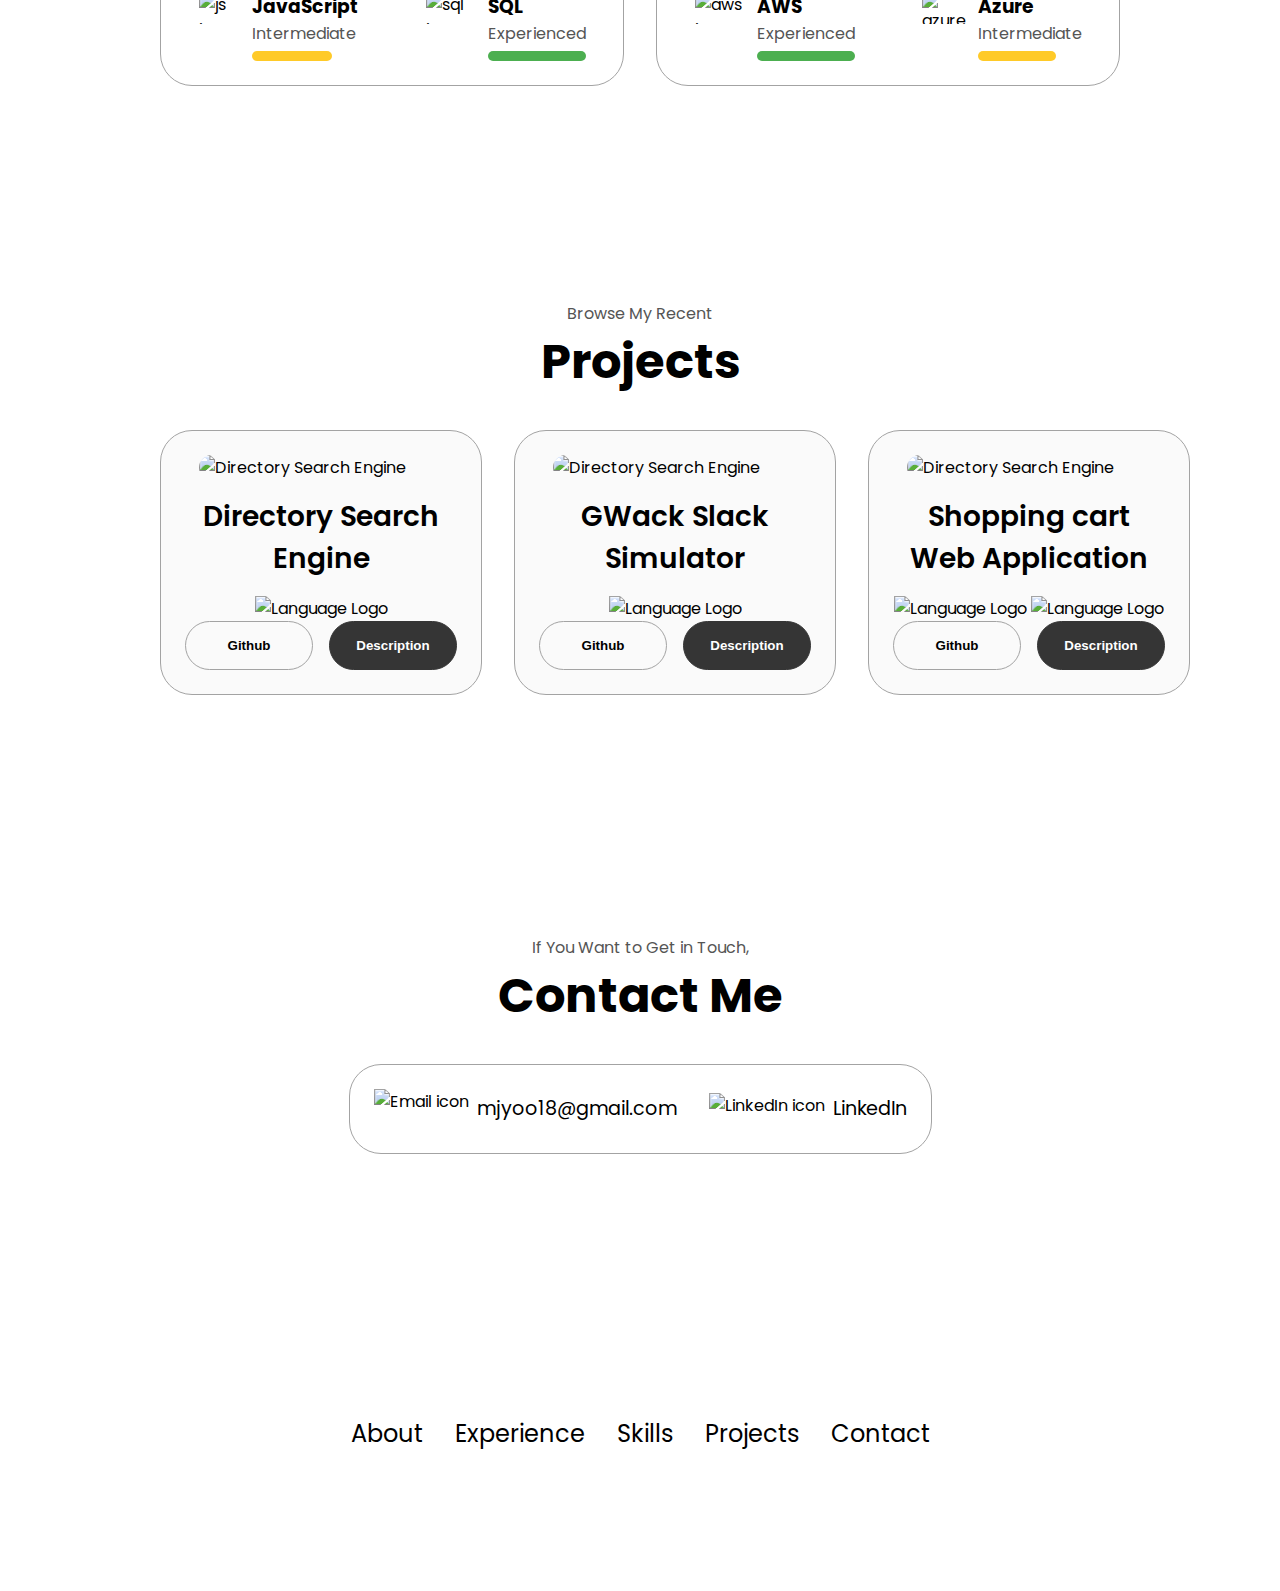
==== commit f5dea310: "fixing typo/cleaning code" ====
--- a/index.html
+++ b/index.html
@@ -4,7 +4,7 @@
     <meta charset="UTF-8" />
     <meta http-equiv="X-UA-Compatible" content="IE=edge" />
     <meta name="viewport" content="width=device-width, initial-scale=1.0" />
-    <title>My Portfolio</title>
+    <title>Michael Yoo's Portfolio</title>
     <link rel="stylesheet" href="style.css" />
     <link rel="stylesheet" href="mediaqueries.css" />
   </head>
@@ -505,7 +505,7 @@
 
     
     <section id="contact">
-      <p class="section__text__p1">If You want to Get in Touch,</p>
+      <p class="section__text__p1">If You Want to Get in Touch,</p>
       <h1 class="title">Contact Me</h1>
       <div class="contact-info-upper-container">
         <div class="contact-info-container">
--- a/style.css
+++ b/style.css
@@ -1,255 +1,531 @@
-*{
-    margin: 0;
-    padding: 0;
-    font-family: 'Ubuntu', sans-serif;
-}
-
-.header{
-    min-height: 100vh;
-    width: 100%;
-    background-image: url(images/background.png);
-    background-position: center;
-    background-size: cover;
-    
-}
-
-nav{
-    display: flex;
-    padding: 2% 6%;
-    justify-content: space-between;
-    align-items: center;
-    box-shadow: 0px 10px 20px rgba(0, 0, 0, 0.2);
-}
-
-nav img{
-    width: 150px;
-}
-
-.nav-links{
-    flex: 1;
-    text-align: right;
-}
-
-.nav-links ul li{
-    list-style: none;
-    display: inline-block;
-    padding: 8px 12px;
-    position: relative;
-    transition: all 0.2s ease-in-out;
-}
-
-.nav-links ul li a{
-    color: #000000;
-    text-decoration: none;
-    font-size: 16px;
-}
-
-.nav-links ul li::after{
-    content: '';
-    width: 0%;
-    height: 2px;
-    background:#ffffff ;
-    display: block;
-    margin: auto;
-    transition: 0.25s;
-}
-
-.nav-links ul li:hover::after{
-    width: 100%;
-}
-
-.nav-links ul li:hover a{
-    color: #ffffff;
-}
-
-.text-box{
-    width: 90% ;
-    color: #000000;
-    position: absolute;
-    top: 50%;
-    left: 50%;
-    transform: translate(-50%, -50%);
-    text-align: center;
-}
-
-.my-btn{
-    display: inline-block;
-    text-decoration: none;
-    color: #000000;
-    border: 1px solid #000000;
-    font-size: 16px;
-    padding: 12px 34px;
-    background: transparent;
-    position: relative;
-    cursor: pointer;
-    transition: all 0.2s ease-in-out;
-}
-
-.my-btn:hover{
-    border: 1px solid #000000;
-    background: #ffffff;
-    transition: 1s;
-}
-
-/* New section for the about us section*/
-.sub-header{
-    min-height: 45vh;
-    width: 100%;
-    background-image: url(images/background.png);
-    background-position: relative;
-    background-size: cover;
-    position: static;
-
-}
-.sub-header h1{
-    margin-top: 150px;
-    text-align: center;
-    color: #000000;
-}
-
-
-
-.about-us{
-    width: 80%;
-    margin: auto;
-    padding-top: 60px;
-    padding-bottom: 40px;
-}
-.me-col{
-    flex-basis: 48%;
-    padding: 30px 2px;
-   
-}
-.me-col h1{
-    padding-top: 0;
-}
-.me-col p{
-    padding: 15px 0 25px;
-}
-.me{
-    margin-left: 1100px; /* Add some margin for spacing */
-    margin-top: -200px;
-}
-.me-col h4{
-    padding: 15px 0 25px;
-}
-
-.our-btn {
-    background-color: #000000;
-    color: #fff;
-    font-size: 16px;
-    font-weight: bold;
-    padding: 10px 25px;
-    text-transform: uppercase;
-    border-radius: 5px;
-    text-decoration: none;
-    border: 2px solid #000000;
-    transition: all 0.3s ease;
-  }
-  
-  .our-btn:hover {
-    background-color: #fff;
-    color: #000000;
-  }
-
-
-
-.about-baseball{
-    width: 80%;
-    margin: auto;
-    padding-top: 50px;
-    padding-bottom: 60px;
-    margin-top: -150px;
-}
-.about-col{
-    flex-basis: 48%;
-    margin-top: -500px;
-    margin-left: 850px;
-    padding-bottom: 200px;
-   
-}
-.about-col h1{
-    padding-top: 0;
-
-}
-.about-col p{
-    padding: 15px 0 25px;
-}
-.baseball{
-    padding-top: 100px;
-    margin-top: -350px;
-    padding-bottom: 200px;
-}
-.about-col h4{
-    padding: 15px 0 25px;
-
-}
-
-
-
-.valorant{
-    width: 80%;
-    margin: auto;
-    padding-top: -100px;
-    padding-bottom: 60px;
-    margin-top: -200px;
-}
-.val{
-    flex-basis: 48%;
-    margin-top: -350px;
-    margin-left: 850px;
-    padding-bottom: 200px;
-}
-.val h1{
-    padding: 15px 0 25px;
-
-}
-.val p{
-    padding: 15px 0 25px;
-}
-.valpic{
-    padding-top: 100px;
-    margin-top: 10px;
-
-}
-.val h5{
-    padding: 15px 0 25px;
-}
-
-.vbtn {
-    background-color: #000000;
-    color: #ff0000;
-    font-size: 16px;
-    font-weight: bold;
-    padding: 10px 25px;
-    text-transform: uppercase;
-    border-radius: 5px;
-    text-decoration: none;
-    border: 2px solid #000000;
-    transition: all 0.3s ease;
-    margin-left: 100px;
-  }
-  
-  .vbtn:hover {
-    background-color: #fff;
-    color: #ff0000;
-  }
-
-  .vbtn-mdl{
-    background-color: #000000;
-    color: #ffdd00;
-    font-size: 16px;
-    font-weight: bold;
-    padding: 10px 25px;
-    text-transform: uppercase;
-    border-radius: 5px;
-    text-decoration: none;
-    border: 2px solid #000000;
-    transition: all 0.3s ease;
-    margin-left: 50px;
-  }
-  
-  .vbtn-mdl:hover {
-    background-color: #671bf6;
-    color: #ffdd00;
-  }+/* GENERAL */
+
+@import url("https://fonts.googleapis.com/css2?family=Poppins:wght@300;400;500;600&display=swap");
+
+* {
+  margin: 0;
+  padding: 0;
+}
+
+body {
+  font-family: "Poppins", sans-serif;
+}
+
+html {
+  scroll-behavior: smooth;
+}
+
+p {
+  color: rgb(85, 85, 85);
+}
+
+/* TRANSITION */
+
+a,
+.btn {
+  transition: all 300ms ease;
+}
+
+/* DESKTOP NAV */
+
+nav,
+.nav-links {
+  display: flex;
+}
+
+nav {
+  justify-content: space-around;
+  align-items: center;
+  height: 17vh;
+}
+
+.nav-links {
+  gap: 2rem;
+  list-style: none;
+  font-size: 1.5rem;
+}
+
+a {
+  color: black;
+  text-decoration: none;
+  text-decoration-color: white;
+}
+
+a:hover {
+  color: grey;
+  text-decoration: underline;
+  text-underline-offset: 1rem;
+  text-decoration-color: rgb(181, 181, 181);
+}
+
+.logo {
+  font-size: 2rem;
+}
+
+.logo:hover {
+  cursor: default;
+}
+
+/* HAMBURGER MENU */
+
+#hamburger-nav {
+  display: none;
+}
+
+.hamburger-menu {
+  position: relative;
+  display: inline-block;
+}
+
+.hamburger-icon {
+  display: flex;
+  flex-direction: column;
+  justify-content: space-between;
+  height: 24px;
+  width: 30px;
+  cursor: pointer;
+}
+
+.hamburger-icon span {
+  width: 100%;
+  height: 2px;
+  background-color: black;
+  transition: all 0.3 ease-in-out;
+}
+
+.menu-links {
+  position: absolute;
+  top: 100%;
+  right: 0;
+  background-color: white;
+  width: fit-content;
+  max-height: 0;
+  overflow: hidden;
+  transition: all 0.3 ease-in-out;
+}
+
+.menu-links a {
+  display: block;
+  padding: 10px;
+  text-align: center;
+  font-size: 1.5rem;
+  color: black;
+  text-decoration: none;
+  transition: all 0.3 ease-in-out;
+}
+
+.menu-links li {
+  list-style: none;
+}
+
+.menu-links.open {
+  max-height: 300px;
+}
+
+.hamburger-icon.open span:first-child {
+  transform: rotate(45deg) translate(10px, 5px);
+}
+
+.hamburger-icon.open span:nth-child(2) {
+  opacity: 0;
+}
+
+.hamburger-icon.open span:last-child {
+  transform: rotate(-45deg) translate(10px, -5px);
+}
+
+.hamburger-icon span:first-child {
+  transform: none;
+}
+
+.hamburger-icon span:first-child {
+  opacity: 1;
+}
+
+.hamburger-icon span:first-child {
+  transform: none;
+}
+
+/* SECTIONS */
+
+section {
+  padding-top: 4vh;
+  height: 96vh;
+  margin: 0 10rem;
+  box-sizing: border-box;
+  min-height: fit-content;
+}
+
+.section-container {
+  display: flex;
+}
+
+/* PROFILE SECTION */
+
+#profile {
+  display: flex;
+  justify-content: center;
+  gap: 5rem;
+  height: 80vh;
+}
+
+.section__pic-container {
+  display: flex;
+  height: 400px;
+  width: 400px;
+  margin: auto 0;
+}
+
+.section__text {
+  align-self: center;
+  text-align: center;
+}
+
+.section__text p {
+  font-weight: 600;
+}
+
+.section__text__p1 {
+  text-align: center;
+}
+
+.section__text__p2 {
+  font-size: 1.75rem;
+  margin-bottom: 1rem;
+}
+
+.title {
+  font-size: 3rem;
+  text-align: center;
+}
+
+#socials-container {
+  display: flex;
+  justify-content: center;
+  margin-top: 1rem;
+  gap: 1rem;
+}
+
+/* ICONS */
+
+.icon {
+  cursor: pointer;
+  height: 2rem;
+}
+
+/* BUTTONS */
+
+.btn-container {
+  display: flex;
+  justify-content: center;
+  gap: 1rem;
+}
+
+.btn {
+  font-weight: 600;
+  transition: all 300ms ease;
+  padding: 1rem;
+  width: 8rem;
+  border-radius: 2rem;
+}
+
+.btn-color-1,
+.btn-color-2 {
+  border: rgb(53, 53, 53) 0.1rem solid;
+}
+
+.btn-color-1:hover,
+.btn-color-2:hover {
+  cursor: pointer;
+}
+
+.btn-color-1,
+.btn-color-2:hover {
+  background: rgb(53, 53, 53);
+  color: white;
+}
+
+.btn-color-1:hover {
+  background: rgb(0, 0, 0);
+}
+
+.btn-color-2 {
+  background: none;
+}
+
+.btn-color-2:hover {
+  border: rgb(255, 255, 255) 0.1rem solid;
+}
+
+.btn-container {
+  gap: 1rem;
+}
+
+/* ABOUT SECTION */
+
+#about {
+  position: relative;
+}
+
+.about-containers {
+  gap: 2rem;
+  margin-bottom: 2rem;
+  margin-top: 2rem;
+}
+
+.about-details-container {
+  justify-content: center;
+  flex-direction: column;
+}
+
+.about-containers,
+.about-details-container {
+  display: flex;
+}
+
+.about-pic {
+  border-radius: 2rem;
+}
+
+.details-container {
+  padding: 1.5rem;
+  flex: 1;
+  background: white;
+  border-radius: 2rem;
+  border: rgb(53, 53, 53) 0.1rem solid;
+  border-color: rgb(163, 163, 163);
+  text-align: center;
+}
+
+.section-container {
+  gap: 4rem;
+  height: 80%;
+}
+
+.section__pic-container {
+  height: 400px;
+  width: 400px;
+  margin: auto 0;
+}
+
+/* EXPERIENCE SECTION */
+
+#experience {
+  position: relative;
+}
+
+.experience-sub-title {
+  color: rgb(85, 85, 85);
+  font-weight: 600;
+  font-size: 1.75rem;
+  margin-bottom: 2rem;
+}
+
+.experience-details-container {
+  display: flex;
+  justify-content: center;
+  flex-direction: column;
+}
+
+.experience-level p {
+  margin: 0; /* Adjust as needed */
+}
+
+.experience-bar {
+  background-color: #e0e0e0;
+  border-radius: 5px;
+  height: 10px;
+  margin-top: 5px;
+}
+
+.experience-bar.experienced {
+  width: 100%;
+  background-color: #4CAF50;
+}
+
+.experience-bar.intermediate {
+  width: 75%;
+  background-color: #FFCA28;
+}
+
+.experience-bar.basic {
+  width: 50%;
+  background-color: #F44336;
+}
+
+
+
+.experience-dates {
+  font-style: italic;
+  color: #666;
+}
+
+.experience-highlights {
+  list-style: inside square;
+}
+
+.experience-highlights li {
+  margin-bottom: 10px;
+}
+
+
+
+.article-container {
+  display: flex;
+  text-align: initial;
+  flex-wrap: wrap;
+  flex-direction: row;
+  gap: 2.5rem;
+  justify-content: space-around;
+}
+
+article {
+  display: flex;
+  width: 10rem;
+  justify-content: space-around;
+  gap: 0.5rem;
+}
+
+article .icon {
+  cursor: default;
+}
+
+/* PROJECTS SECTION */
+
+#projects {
+  position: relative;
+}
+
+.color-container {
+  border-color: rgb(163, 163, 163);
+  background: rgb(250, 250, 250);
+}
+
+.project-img {
+  border-radius: 2rem;
+  width: 90%;
+  height: 90%;
+}
+
+.project-title {
+  margin: 1rem;
+  color: black;
+}
+
+.project-btn {
+  color: black;
+  border-color: rgb(163, 163, 163);
+}
+
+/* The Modal (background) */
+.modal {
+  display: none;
+  position: fixed;
+  z-index: 2;
+  left: 0;
+  top: 0;
+  width: 100%; 
+  height: 100%; 
+  overflow: auto; 
+  background-color: rgba(0,0,0,0.6); 
+}
+
+/* Modal Content Box */
+.modal-content {
+  position: relative;
+  background-color: #fefefe;
+  margin: 15% auto; 
+  padding: 20px;
+  border-radius: 8px;
+  box-shadow: 0 4px 8px 0 rgba(0,0,0,0.2), 0 6px 20px 0 rgba(0,0,0,0.19); 
+  width: 90%; 
+  max-width: 600px; 
+}
+
+/* The Close Button */
+.close {
+  color: #aaa;
+  position: absolute;
+  top: 10px;
+  right: 25px;
+  font-size: 30px;
+  font-weight: bold;
+}
+
+.close:hover,
+.close:focus {
+  color: black;
+  text-decoration: none;
+  cursor: pointer;
+}
+
+/* Modal Title Style */
+#modalTitle {
+  margin-bottom: 15px;
+  color: #333; 
+  font-size: 24px; 
+}
+
+/* Modal Description List Style */
+#modalDescription ul {
+  list-style-type: disc; 
+  padding-left: 20px; 
+}
+
+#modalDescription li {
+  margin-bottom: 10px;
+  line-height: 1.6; 
+  color: #555; 
+}
+
+
+/* CONTACT */
+
+#contact {
+  display: flex;
+  justify-content: center;
+  flex-direction: column;
+  height: 70vh;
+}
+
+.contact-info-upper-container {
+  display: flex;
+  justify-content: center;
+  border-radius: 2rem;
+  border: rgb(53, 53, 53) 0.1rem solid;
+  border-color: rgb(163, 163, 163);
+  background: (250, 250, 250);
+  margin: 2rem auto;
+  padding: 0.5rem;
+}
+
+.contact-info-container {
+  display: flex;
+  align-items: center;
+  justify-content: center;
+  gap: 0.5rem;
+  margin: 1rem;
+}
+
+.contact-info-container p {
+  font-size: larger;
+}
+
+.contact-icon {
+  cursor: default;
+}
+
+.email-icon {
+  height: 2.5rem;
+}
+
+/* FOOTER SECTION */
+
+footer {
+  height: 26vh;
+  margin: 0 1rem;
+}
+
+footer p {
+  text-align: center;
+}